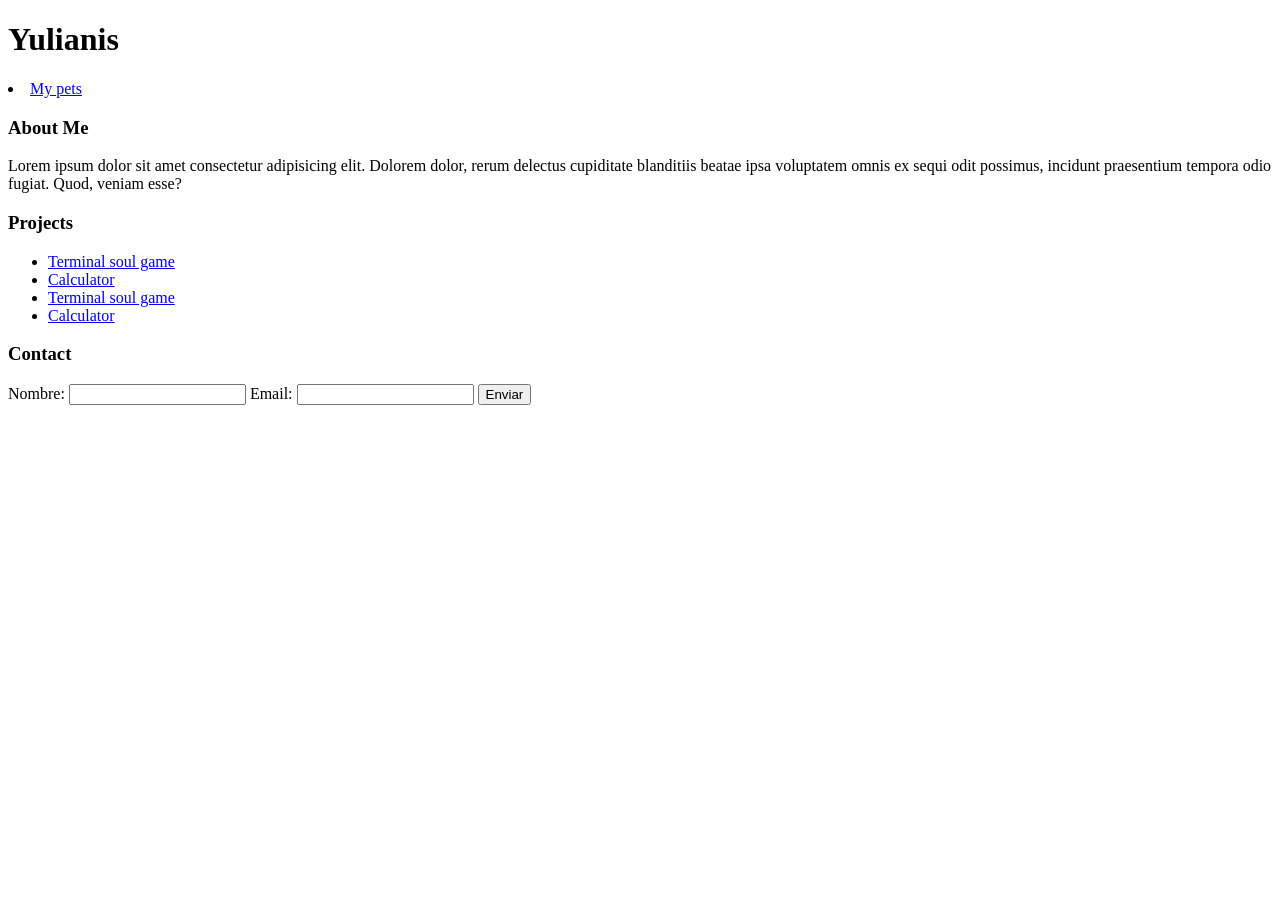
==== index.html @ c0ac83ed "Proyecto limpio" ====
<!DOCTYPE html>
<html lang="en">

<head>
    <meta charset="UTF-8">
    <meta name="viewport" content="width=device-width, initial-scale=1.0">
    <title>User history w1</title>
</head>

<body>
    <header>
        <h1>Yulianis</h1>
    </header>
    <nav>
        <li><a href="pets.html">My pets</a></li>
    </nav>
    <main>
        <section>
            <h3>About Me</h3>
            <p>Lorem ipsum dolor sit amet consectetur adipisicing elit. Dolorem dolor, rerum delectus cupiditate
                blanditiis beatae ipsa voluptatem omnis ex sequi odit possimus, incidunt praesentium tempora odio
                fugiat. Quod, veniam esse?
            </p>
        </section>
        <section>
            <h3>Projects</h3>
            <ul>
                <li><a href="https://github.com/Anndelgado/terminal_soul.git">Terminal soul game</a></li>
                <li><a href="https://github.com/Anndelgado/Clan-6.git">Calculator</a></li>
                <li><a href="https://github.com/Anndelgado/terminal_soul.git">Terminal soul game</a></li>
                <li><a href="https://github.com/Anndelgado/Clan-6.git">Calculator</a></li>
            </ul>
        </section>
        <section>
            <h3>Contact</h3>
            <form action="/procesar-datos" method="post">
                <label for="nombre">Nombre:</label>
                <input type="text" id="nombre" name="nombre" required>

                <label for="email">Email:</label>
                <input type="email" id="email" name="email" required>

                <button type="submit">Enviar</button>
            </form>

        </section>
    </main>

</body>

</html>
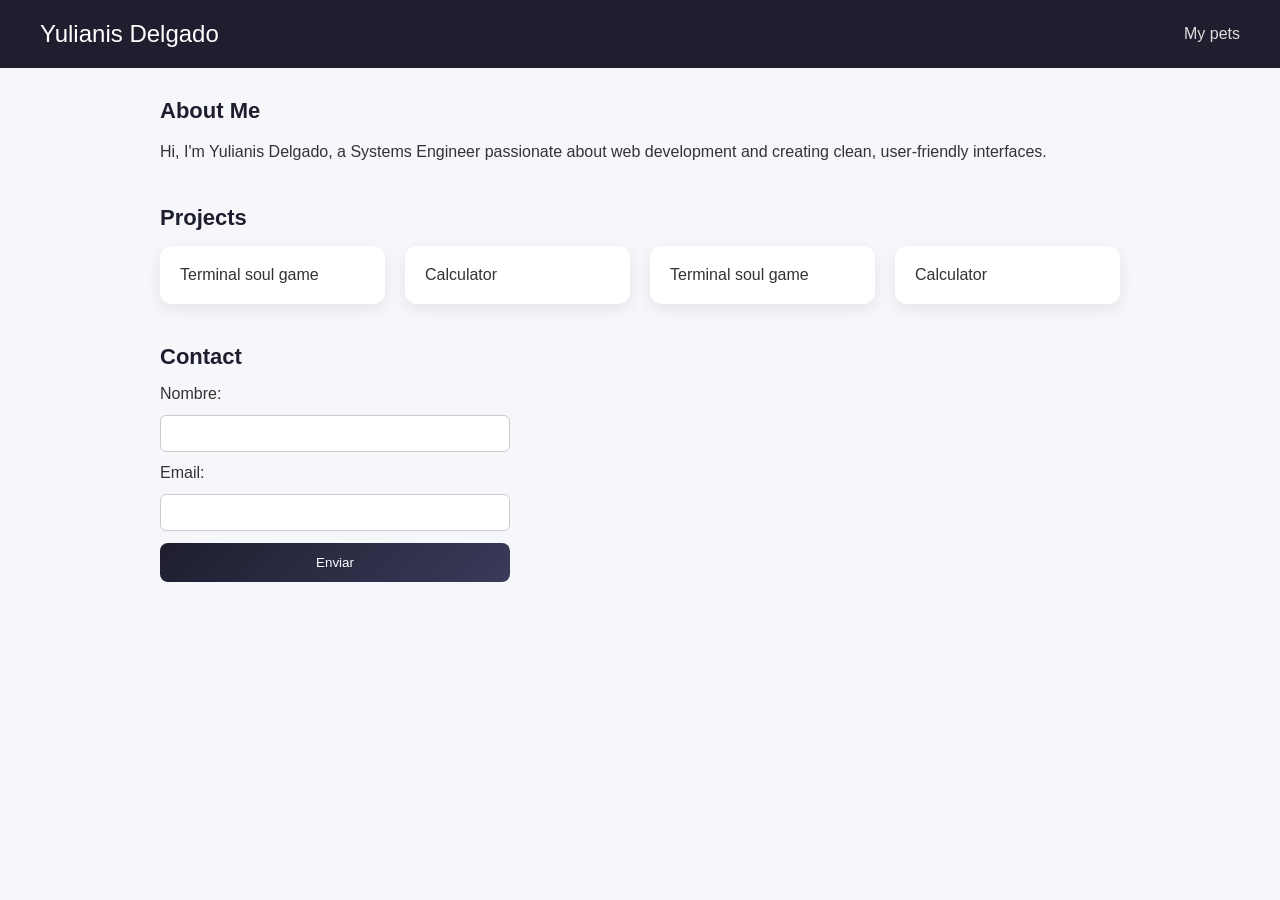
==== commit a24b9a4d: "update" ====
--- a/index.html
+++ b/index.html
@@ -4,34 +4,34 @@
 <head>
     <meta charset="UTF-8">
     <meta name="viewport" content="width=device-width, initial-scale=1.0">
-    <title>User history w1</title>
+    <title>User history M2</title>
+    <link rel="stylesheet" href="styles.css">
 </head>
 
 <body>
     <header>
-        <h1>Yulianis</h1>
+        <h2>Yulianis Delgado</h2>
+        <nav>
+        <a href="pets.html">My pets</a>
+        </nav>
     </header>
-    <nav>
-        <li><a href="pets.html">My pets</a></li>
-    </nav>
+
     <main>
-        <section>
+        <section class="fade-in">
             <h3>About Me</h3>
-            <p>Lorem ipsum dolor sit amet consectetur adipisicing elit. Dolorem dolor, rerum delectus cupiditate
-                blanditiis beatae ipsa voluptatem omnis ex sequi odit possimus, incidunt praesentium tempora odio
-                fugiat. Quod, veniam esse?
-            </p>
+                <p>Hi, I'm Yulianis Delgado, a Systems Engineer passionate about web development
+                    and creating clean, user-friendly interfaces.</p>
         </section>
-        <section>
+        <section class="fade-in">
             <h3>Projects</h3>
-            <ul>
-                <li><a href="https://github.com/Anndelgado/terminal_soul.git">Terminal soul game</a></li>
-                <li><a href="https://github.com/Anndelgado/Clan-6.git">Calculator</a></li>
-                <li><a href="https://github.com/Anndelgado/terminal_soul.git">Terminal soul game</a></li>
-                <li><a href="https://github.com/Anndelgado/Clan-6.git">Calculator</a></li>
-            </ul>
+            <div class="projects">
+                <a href="https://github.com/Anndelgado/terminal_soul.git" target="_blank">Terminal soul game</a>
+                <a href="https://github.com/Anndelgado/Clan-6.git" target="_blank">Calculator</a>
+                <a href="https://github.com/Anndelgado/terminal_soul.git" target="_blank">Terminal soul game</a>
+                <a href="https://github.com/Anndelgado/Clan-6.git" target="_blank">Calculator</a>
+            </div>
         </section>
-        <section>
+        <section class="fade-in">
             <h3>Contact</h3>
             <form action="/procesar-datos" method="post">
                 <label for="nombre">Nombre:</label>
@@ -45,7 +45,7 @@
 
         </section>
     </main>
-
+ <script src="script.js"></script>
 </body>
 
 </html>
--- a/styles.css
+++ b/styles.css
@@ -0,0 +1,267 @@
+/* RESET */
+* {
+    margin: 0;
+    padding: 0;
+    box-sizing: border-box;
+}
+
+/* BODY */
+body {
+    font-family: 'Segoe UI', Tahoma, sans-serif;
+    background: #f5f7fa;
+    color: #333;
+}
+
+/* CONTAINER GENERAL */
+main {
+    max-width: 1000px;
+    margin: auto;
+    padding: 30px 20px;
+}
+
+/* HEADER */
+header {
+    display: flex;
+    justify-content: space-between;
+    align-items: center;
+    background: #1e1e2f;
+    color: white;
+    padding: 20px 40px;
+}
+
+header h2 {
+    font-weight: 500;
+}
+
+nav a {
+    color: #ddd;
+    text-decoration: none;
+    margin-left: 20px;
+    transition: 0.3s;
+}
+
+nav a:hover {
+    color: #fff;
+}
+
+.projects a {
+    background: white;
+    padding: 20px;
+    border-radius: 12px;
+    text-decoration: none;
+    color: #333;
+    font-weight: 500;
+    box-shadow: 0 5px 15px rgba(0,0,0,0.08);
+    transition: all 0.3s ease;
+    position: relative;
+    overflow: hidden;
+}
+
+/* EFECTO HOVER */
+.projects a:hover {
+    transform: translateY(-6px) scale(1.03);
+    box-shadow: 0 12px 30px rgba(0,0,0,0.2);
+}
+
+/* EFECTO BRILLO */
+.projects a::after {
+    content: "";
+    position: absolute;
+    top: 0;
+    left: -100%;
+    width: 100%;
+    height: 100%;
+    background: linear-gradient(120deg, transparent, rgba(255,255,255,0.4), transparent);
+    transition: 0.5s;
+}
+
+.projects a:hover::after {
+    left: 100%;
+}
+nav a {
+    position: relative;
+    color: #ddd;
+    text-decoration: none;
+    margin-left: 20px;
+    transition: color 0.3s;
+}
+
+/* línea animada */
+nav a::after {
+    content: "";
+    position: absolute;
+    width: 0%;
+    height: 2px;
+    left: 0;
+    bottom: -4px;
+    background: #fff;
+    transition: width 0.3s ease;
+}
+
+nav a:hover {
+    color: white;
+}
+
+nav a:hover::after {
+    width: 100%;
+}
+
+.card {
+    background: white;
+    border-radius: 15px;
+    overflow: hidden;
+    box-shadow: 0 6px 20px rgba(0,0,0,0.08);
+    transition: all 0.3s ease;
+}
+
+/* HOVER PRO */
+.card:hover {
+    transform: translateY(-8px) scale(1.03);
+    box-shadow: 0 15px 35px rgba(0,0,0,0.2);
+}
+
+/* SECTIONS */
+section {
+    margin-bottom: 40px;
+}
+
+/* TITLES */
+h3 {
+    margin-bottom: 15px;
+    font-size: 22px;
+    color: #1e1e2f;
+}
+
+/* ABOUT */
+section p {
+    line-height: 1.6;
+}
+
+/* PROJECTS (GRID PRO) */
+.projects {
+    display: grid;
+    grid-template-columns: repeat(auto-fit, minmax(220px, 1fr));
+    gap: 20px;
+}
+
+.projects a {
+    background: white;
+    padding: 20px;
+    border-radius: 12px;
+    text-decoration: none;
+    color: #333;
+    font-weight: 500;
+    box-shadow: 0 5px 15px rgba(0,0,0,0.08);
+    transition: 0.3s;
+}
+
+.projects a:hover {
+    transform: translateY(-5px);
+    box-shadow: 0 10px 25px rgba(0,0,0,0.15);
+}
+
+/* FORM */
+form {
+    display: flex;
+    flex-direction: column;
+    gap: 12px;
+    max-width: 350px;
+}
+
+input {
+    padding: 10px;
+    border-radius: 6px;
+    border: 1px solid #ccc;
+}
+
+button {
+    padding: 10px;
+    border: none;
+    background: #1e1e2f;
+    color: white;
+    border-radius: 6px;
+    cursor: pointer;
+    transition: 0.3s;
+}
+
+button:hover {
+    background: #333;
+}
+
+/* ------------------- */
+/* PETS (PORTFOLIO STYLE) */
+/* ------------------- */
+
+.gallery {
+    display: grid;
+    grid-template-columns: repeat(auto-fit, minmax(200px, 1fr));
+    gap: 25px;
+}
+
+.card {
+    background: white;
+    border-radius: 15px;
+    overflow: hidden;
+    box-shadow: 0 6px 20px rgba(0,0,0,0.08);
+    transition: 0.3s;
+}
+
+.card:hover {
+    transform: scale(1.03);
+}
+
+.card img {
+    width: 100%;
+    height: 160px;
+    object-fit: cover;
+}
+
+.card p {
+    padding: 15px;
+    font-size: 14px;
+}
+
+/* ANIMACIÓN INICIAL (oculto) */
+.fade-in {
+    opacity: 0;
+    transform: translateY(20px);
+    transition: all 0.8s ease;
+}
+
+/* CUANDO APARECE */
+.fade-in.show {
+    opacity: 1;
+    transform: translateY(0);
+}
+
+button {
+    padding: 12px;
+    border: none;
+    background: linear-gradient(135deg, #1e1e2f, #3a3a5a);
+    color: white;
+    border-radius: 8px;
+    cursor: pointer;
+    font-weight: 500;
+    transition: all 0.3s ease;
+}
+
+/* HOVER PRO */
+button:hover {
+    transform: translateY(-2px) scale(1.02);
+    box-shadow: 0 8px 20px rgba(0,0,0,0.2);
+}
+
+/* CLICK */
+button:active {
+    transform: scale(0.97);
+}
+
+
+/* RESPONSIVE */
+@media (max-width: 600px) {
+    header {
+        flex-direction: column;
+        gap: 10px;
+        text-align: center;
+    }
+}
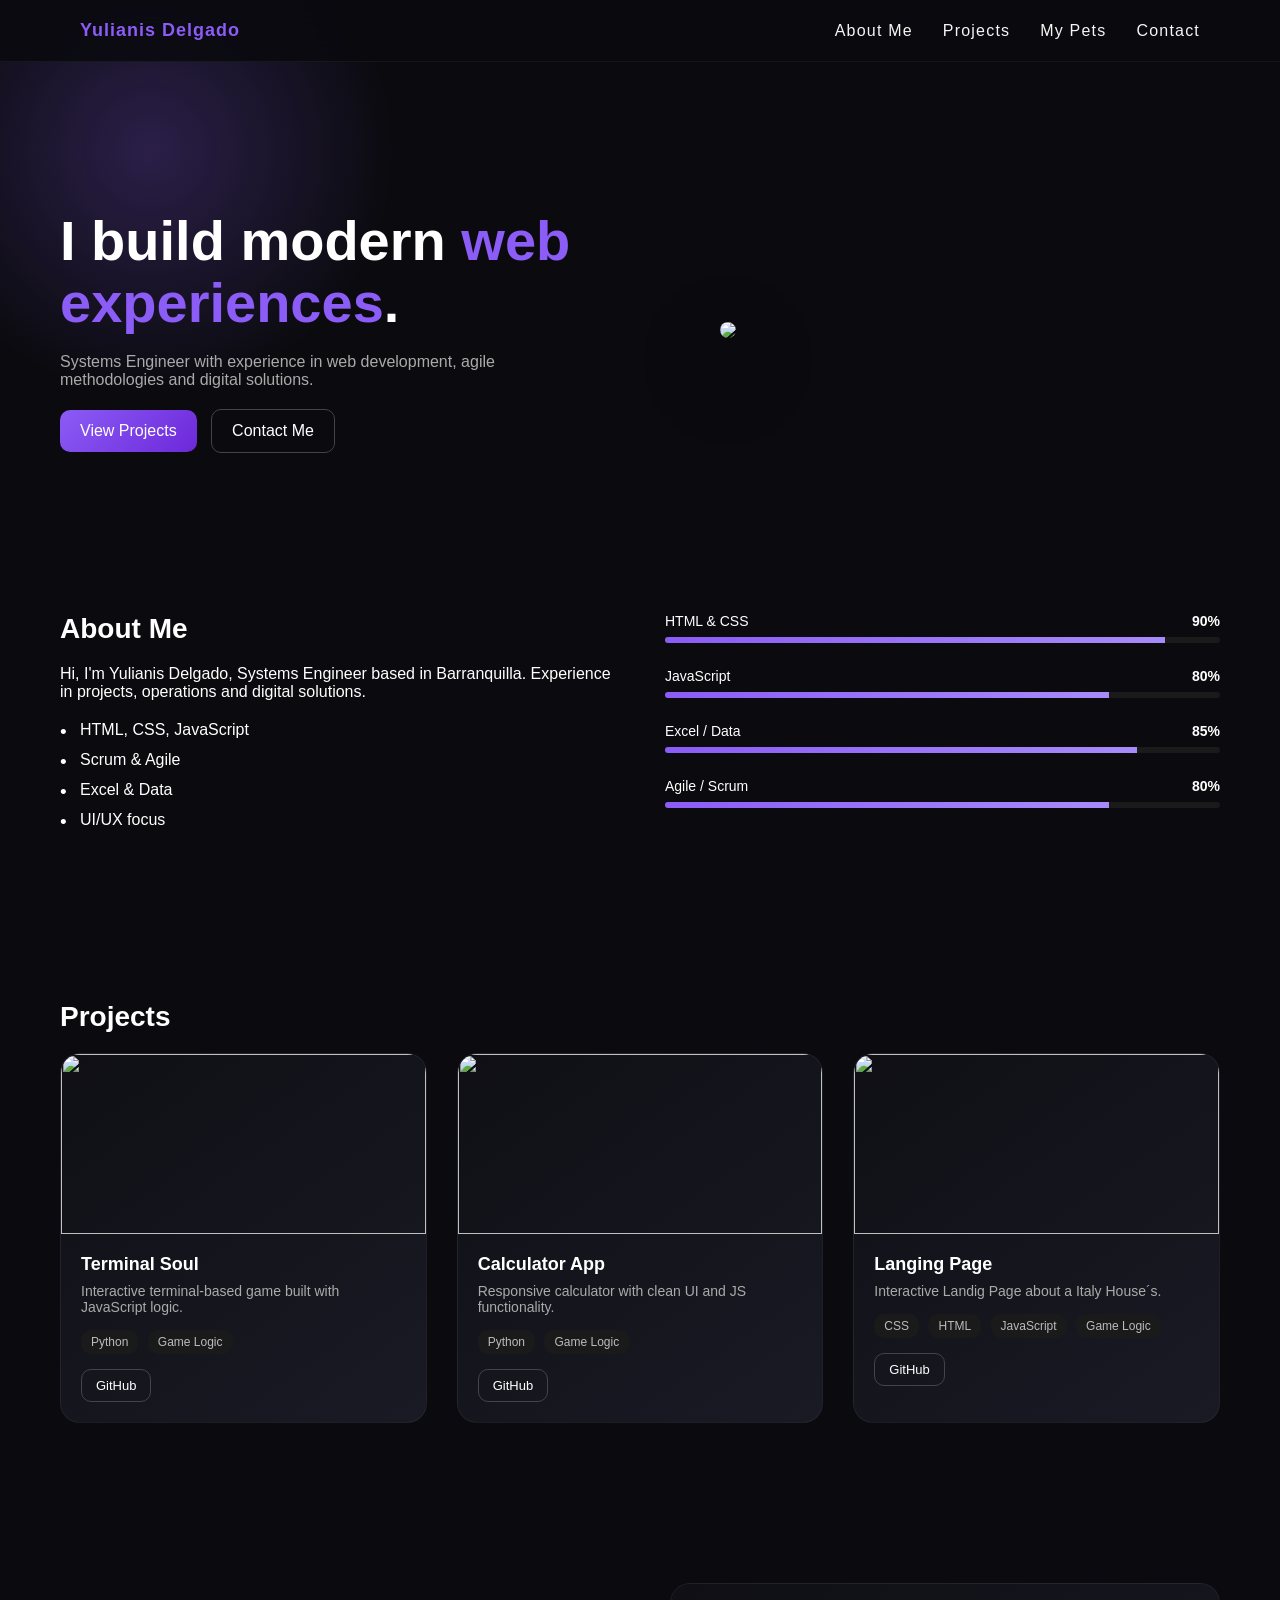
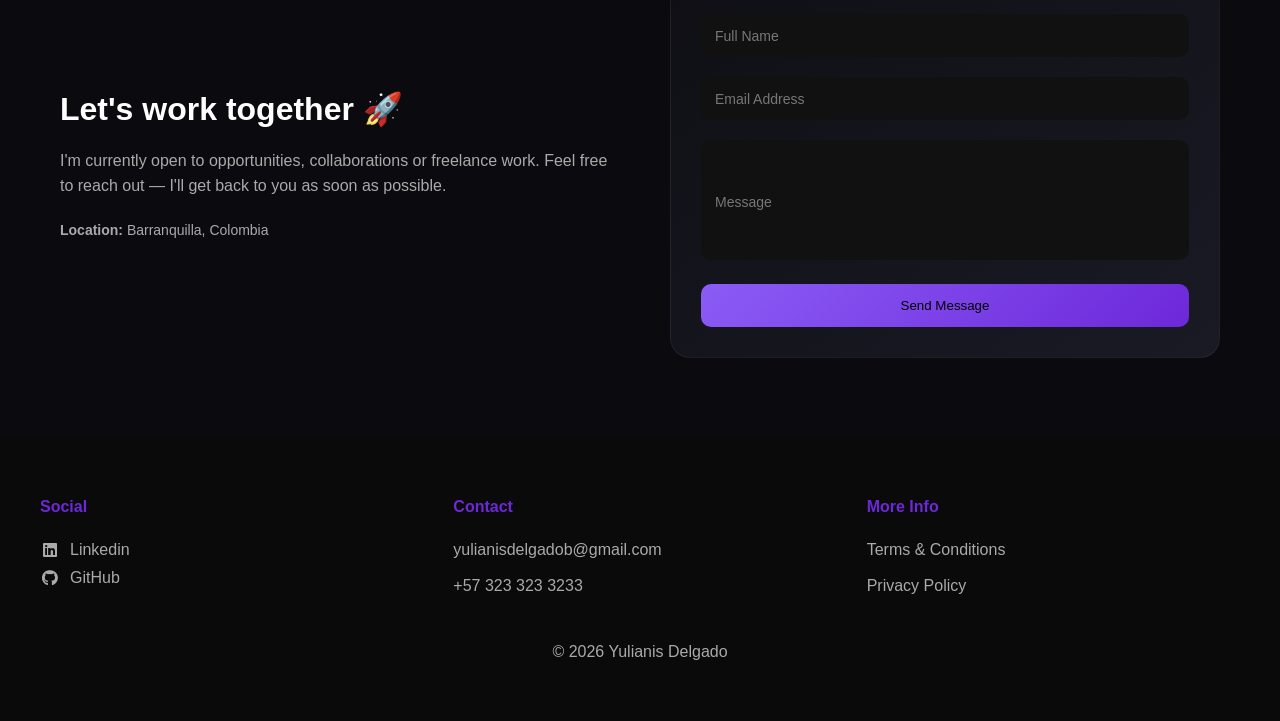
==== commit e8536cc3: "Last Update" ====
--- a/index.html
+++ b/index.html
@@ -2,50 +2,257 @@
 <html lang="en">
 
 <head>
-    <meta charset="UTF-8">
-    <meta name="viewport" content="width=device-width, initial-scale=1.0">
-    <title>User history M2</title>
-    <link rel="stylesheet" href="styles.css">
+    <meta charset="UTF-8" />
+    <meta name="viewport" content="width=device-width, initial-scale=1.0" />
+    <link rel="stylesheet" href="https://cdnjs.cloudflare.com/ajax/libs/font-awesome/6.5.0/css/all.min.css" />
+    <title>Yulianis Dev</title>
+    <link rel="stylesheet" href="styles.css" />
 </head>
 
 <body>
-    <header>
-        <h2>Yulianis Delgado</h2>
-        <nav>
-        <a href="pets.html">My pets</a>
+
+    <header class="header">
+        <nav class="nav">
+        <div class="logo">Yulianis Delgado</div>
+
+        <div class="menu_" id="menu_">
+            <span></span>
+            <span></span>
+            <span></span>
+        </div>
+
+        <ul class="nav-links" id="navLinks">
+            <li><a href="#about">About Me</a></li> 
+            <li><a href="#projects">Projects</a></li> 
+            <li><a href="pets.html">My Pets</a></li>  
+            <li><a href="#contact">Contact</a></li> 
+        </ul>
         </nav>
     </header>
 
+    <section class="hero fade-in">
+        <div class="hero-content">
+
+            <div class="hero-text">
+                <h1>I build modern <span>web experiences</span>.</h1>
+
+                <p>
+                    Systems Engineer with experience in web development,
+                    agile methodologies and digital solutions.
+                </p>
+
+                <div class="hero-buttons">
+                    <a href="#projects" class="btn primary">View Projects</a>
+                    <a href="#contact" class="btn secondary">Contact Me</a>
+                </div>
+            </div>
+
+            <div class="hero-image">
+                <img src="https://images.unsplash.com/photo-1555066931-4365d14bab8c">
+            </div>
+
+        </div>
+    </section>
+
     <main>
-        <section class="fade-in">
-            <h3>About Me</h3>
-                <p>Hi, I'm Yulianis Delgado, a Systems Engineer passionate about web development
-                    and creating clean, user-friendly interfaces.</p>
+
+        <section id="about" class="section fade-in">
+            <div class="about-grid">
+
+                <div>
+                    <h2>About Me</h2>
+                    <p>
+                        Hi, I'm Yulianis Delgado, Systems Engineer based in Barranquilla.
+                        Experience in projects, operations and digital solutions.
+                    </p>
+
+                    <ul>
+                        <li>HTML, CSS, JavaScript</li>
+                        <li>Scrum & Agile</li>
+                        <li>Excel & Data</li>
+                        <li>UI/UX focus</li>
+                    </ul>
+                </div>
+
+                <div class="skills">
+
+                    <div class="skill">
+                        <span>HTML & CSS <b>90%</b></span>
+                        <div class="bar">
+                            <div style="width:90%"></div>
+                        </div>
+                    </div>
+
+                    <div class="skill">
+                        <span>JavaScript <b>80%</b></span>
+                        <div class="bar">
+                            <div style="width:80%"></div>
+                        </div>
+                    </div>
+
+                    <div class="skill">
+                        <span>Excel / Data <b>85%</b></span>
+                        <div class="bar">
+                            <div style="width:85%"></div>
+                        </div>
+                    </div>
+
+                    <div class="skill">
+                        <span>Agile / Scrum <b>80%</b></span>
+                        <div class="bar">
+                            <div style="width:80%"></div>
+                        </div>
+                    </div>
+
+                </div>
+
+            </div>
         </section>
-        <section class="fade-in">
-            <h3>Projects</h3>
+
+        <section id="projects" class="section fade-in">
+            <h2>Projects</h2>
+
             <div class="projects">
-                <a href="https://github.com/Anndelgado/terminal_soul.git" target="_blank">Terminal soul game</a>
-                <a href="https://github.com/Anndelgado/Clan-6.git" target="_blank">Calculator</a>
-                <a href="https://github.com/Anndelgado/terminal_soul.git" target="_blank">Terminal soul game</a>
-                <a href="https://github.com/Anndelgado/Clan-6.git" target="_blank">Calculator</a>
+
+                <div class="project-card">
+                    <div class="project-image">
+                        <img src="https://images.unsplash.com/photo-1555066931-4365d14bab8c" alt="">
+                    </div>
+
+                    <div class="project-content">
+                        <h3>Terminal Soul</h3>
+                        <p>Interactive terminal-based game built with JavaScript logic.</p>
+
+                        <div class="tags">
+                            <span>Python</span>
+                            <span>Game Logic</span>
+                        </div>
+
+                        <div class="project-buttons">
+                            <a href="https://github.com/Anndelgado/terminal_soul" target="_blank"
+                                class="btn secondary">GitHub</a>
+                        </div>
+                    </div>
+                </div>
+
+                <div class="project-card">
+                    <div class="project-image">
+                        <img src="https://images.unsplash.com/photo-1498050108023-c5249f4df085" alt="">
+                    </div>
+
+                    <div class="project-content">
+                        <h3>Calculator App</h3>
+                        <p>Responsive calculator with clean UI and JS functionality.</p>
+
+                        <div class="tags">
+                            <span>Python</span>
+                            <span>Game Logic</span>
+                        </div>
+
+                        <div class="project-buttons">
+                            <a href="https://github.com/Anndelgado/Clan-6/blob/main/calculadora.py" target="_blank"
+                                class="btn secondary">GitHub</a>
+                        </div>
+                    </div>
+                </div>
+
+                <div class="project-card">
+                    <div class="project-image">
+                        <img src="https://images.unsplash.com/photo-1498050108023-c5249f4df085" alt="">
+                    </div>
+
+                    <div class="project-content">
+                        <h3>Langing Page</h3>
+                        <p>Interactive Landig Page about a Italy House´s.</p>
+
+                        <div class="tags">
+                            <span>CSS</span>
+                            <span>HTML</span>
+                            <span>JavaScript</span>
+                            <span>Game Logic</span>
+                        </div>
+
+                        <div class="project-buttons">
+                            <a href="https://github.com/Anndelgado/Landing_page" class="btn secondary"
+                                target="_blank">GitHub</a>
+                        </div>
+                    </div>
+                </div>
             </div>
         </section>
-        <section class="fade-in">
-            <h3>Contact</h3>
-            <form action="/procesar-datos" method="post">
-                <label for="nombre">Nombre:</label>
-                <input type="text" id="nombre" name="nombre" required>
-
-                <label for="email">Email:</label>
-                <input type="email" id="email" name="email" required>
-
-                <button type="submit">Enviar</button>
-            </form>
+
+        <section id="contact" class="section contact fade-in">
+
+            <div class="contact-wrapper">
+                <div class="contact-info">
+                    <h2>Let's work together 🚀</h2>
+                    <p>
+                        I'm currently open to opportunities, collaborations or freelance work.
+                        Feel free to reach out — I'll get back to you as soon as possible.
+                    </p>
+
+                    <div class="contact-details">
+                        <p><strong>Location:</strong> Barranquilla, Colombia</p>
+                    </div>
+                </div>
+                <form class="contact-form">
+
+                    <div class="input-group">
+                        <input type="text" required>
+                        <label>Full Name</label>
+                    </div>
+
+                    <div class="input-group">
+                        <input type="email" required>
+                        <label>Email Address</label>
+                    </div>
+
+                    <div class="input-group">
+                        <textarea required></textarea>
+                        <label>Message</label>
+                    </div>
+
+                    <button type="submit">Send Message</button>
+
+                </form>
+
+            </div>
 
         </section>
+
     </main>
- <script src="script.js"></script>
+
+    <footer id="contact" class="footer">
+        <div class="footer-container">
+            <div class="footer-column">
+                <h4>Social</h4>
+
+                <a href="https://co.linkedin.com/" target="_blank" class="social-link">
+                    <i class="fab fa-linkedin"></i> Linkedin
+                </a>
+                <a href="https://github.com" target="_blank" class="social-link">
+                    <i class="fab fa-github"></i> GitHub
+                </a>
+            </div>
+
+            <div class="footer-column">
+                <h4>Contact</h4>
+                <p>yulianisdelgadob@gmail.com</p>
+                <p>+57 323 323 3233</p>
+            </div>
+
+            <div class="footer-column">
+                <h4>More Info</h4>
+                <p>Terms & Conditions</p>
+                <p>Privacy Policy</p>
+            </div>
+
+        </div>
+
+        <p class="footer-copy">© <span id="year"></span> Yulianis Delgado</p>
+    </footer>
+
+    <script src="script.js"></script>
 </body>
 
 </html>
--- a/styles.css
+++ b/styles.css
@@ -1,267 +1,625 @@
-/* RESET */
+:root {
+    --deep-black: #0d0d0d;
+    --red: #6d28d9;
+    --red2: #8b5cf6;
+    --color-text: #f5f5f5;
+    --color-2: #aaaaaa;
+    --transition: 0.3s ease;
+}
+
 * {
     margin: 0;
     padding: 0;
     box-sizing: border-box;
 }
 
-/* BODY */
+html {
+    scroll-behavior: smooth;
+}
+
 body {
-    font-family: 'Segoe UI', Tahoma, sans-serif;
-    background: #f5f7fa;
-    color: #333;
-}
-
-/* CONTAINER GENERAL */
-main {
-    max-width: 1000px;
-    margin: auto;
-    padding: 30px 20px;
-}
-
-/* HEADER */
-header {
+    font-family: 'Poppins', sans-serif;
+    background: #0b0b0f;
+    color: #fff;
+    padding-top: 90px;
+}
+
+body::before {
+    content: "";
+    position: fixed;
+    width: 500px;
+    height: 500px;
+    background: radial-gradient(circle, rgba(139, 92, 246, 0.25), transparent 70%);
+    top: -100px;
+    left: -100px;
+    z-index: -1;
+}
+
+.header {
+    position: fixed;
+    top: 0;
+    left: 0;
+    width: 100%;
+
+    display: flex;
+    justify-content: center;
+
+    background: rgba(10, 10, 15, 0.85);
+    backdrop-filter: blur(15px);
+
+    z-index: 1000;
+    border-bottom: 1px solid rgba(255, 255, 255, 0.05);
+}
+
+.header::after {
+    content: "";
+    position: absolute;
+    bottom: 0;
+    left: 0;
+    width: 100%;
+    height: 1px;
+}
+
+.logo {
+    font-size: 18px;
+    letter-spacing: 1px;
+    color: #8b5cf6;
+    font-weight: bold;
+}
+
+.nav {
+    width: 100%;
+    max-width: 1200px;
+
     display: flex;
     justify-content: space-between;
     align-items: center;
-    background: #1e1e2f;
-    color: white;
+
     padding: 20px 40px;
 }
 
-header h2 {
+.nav-links {
+    display: flex;
+    align-items: center;
+    gap: 30px;
+    list-style: none;
+}
+
+.nav-links a {
+    text-decoration: none;
+    color: var(--color-text);
+    font-size: 1rem;
     font-weight: 500;
-}
-
-nav a {
-    color: #ddd;
-    text-decoration: none;
-    margin-left: 20px;
-    transition: 0.3s;
-}
-
-nav a:hover {
-    color: #fff;
-}
-
-.projects a {
-    background: white;
-    padding: 20px;
-    border-radius: 12px;
-    text-decoration: none;
-    color: #333;
-    font-weight: 500;
-    box-shadow: 0 5px 15px rgba(0,0,0,0.08);
-    transition: all 0.3s ease;
+    letter-spacing: 1.2px;
+    padding: 5px 0;
+
     position: relative;
-    overflow: hidden;
-}
-
-/* EFECTO HOVER */
-.projects a:hover {
-    transform: translateY(-6px) scale(1.03);
-    box-shadow: 0 12px 30px rgba(0,0,0,0.2);
-}
-
-/* EFECTO BRILLO */
-.projects a::after {
+    transition: var(--transition);
+}
+
+.nav-links a::after {
     content: "";
     position: absolute;
-    top: 0;
-    left: -100%;
-    width: 100%;
-    height: 100%;
-    background: linear-gradient(120deg, transparent, rgba(255,255,255,0.4), transparent);
-    transition: 0.5s;
-}
-
-.projects a:hover::after {
-    left: 100%;
-}
-nav a {
-    position: relative;
-    color: #ddd;
-    text-decoration: none;
-    margin-left: 20px;
-    transition: color 0.3s;
-}
-
-/* línea animada */
-nav a::after {
-    content: "";
-    position: absolute;
-    width: 0%;
-    height: 2px;
     left: 0;
     bottom: -4px;
-    background: #fff;
-    transition: width 0.3s ease;
-}
-
-nav a:hover {
+    width: 0%;
+    height: 1px;
+    background: var(--red);
+
+    transition: 0.03s ease;
+}
+
+.nav-links a:hover::after {
+    width: 100%;
+}
+
+.nav-links a:hover {
+    color: var(--red);
+}
+
+
+
+.hero {
+    padding: 120px 60px 80px;
+}
+
+.hero-content {
+    display: grid;
+    grid-template-columns: 1.2fr 1fr;
+    gap: 60px;
+    align-items: center;
+}
+
+.hero-text h1 {
+    font-size: 56px;
+    line-height: 1.1;
+}
+
+.hero-text span {
+    color: #8b5cf6;
+}
+
+.hero-text p {
+    margin: 20px 0;
+    color: #aaa;
+    max-width: 500px;
+}
+
+.hero-image img {
+    width: 100%;
+    max-width: 420px;
+    border-radius: 20px;
+    box-shadow: 0 30px 80px rgba(0, 0, 0, 0.7);
+    transition: 0.3s;
+}
+
+.btn {
+    padding: 12px 20px;
+    border-radius: 10px;
+    text-decoration: none;
+    margin-right: 10px;
+    display: inline-block;
+}
+
+.primary:hover {
+    box-shadow: 0 10px 30px rgba(139, 92, 246, 0.5);
+}
+
+.primary {
+    background: linear-gradient(135deg, #8b5cf6, #6d28d9);
     color: white;
 }
 
-nav a:hover::after {
-    width: 100%;
-}
-
-.card {
-    background: white;
-    border-radius: 15px;
+.secondary {
+    border: 1px solid #444;
+    color: white;
+}
+
+.secondary:hover {
+    box-shadow: 0 10px 30px rgba(139, 92, 246, 0.5);
+}
+
+.section {
+    padding: 80px 60px;
+}
+
+.about-grid ul {
+    margin-top: 20px;
+    list-style: none;
+    padding-left: 0;
+}
+
+.about-grid li {
+    position: relative;
+    padding-left: 20px;
+    margin-bottom: 12px;
+}
+
+.about-grid li::before {
+    content: "•";
+    position: absolute;
+    left: 0;
+    font-size: 1.2rem;
+}
+
+h2 {
+    font-size: 28px;
+    margin-bottom: 20px;
+}
+
+h3 {
+    font-size: 18px;
+    margin-bottom: 10px;
+}
+
+.about-grid {
+    display: grid;
+    grid-template-columns: 1fr 1fr;
+    gap: 50px;
+}
+
+.skill {
+    margin-bottom: 25px;
+}
+
+.skill span {
+    display: flex;
+    justify-content: space-between;
+    font-size: 14px;
+    margin-bottom: 8px;
+}
+
+.bar {
+    background: #1a1a1a;
+    height: 6px;
+    border-radius: 10px;
     overflow: hidden;
-    box-shadow: 0 6px 20px rgba(0,0,0,0.08);
-    transition: all 0.3s ease;
-}
-
-/* HOVER PRO */
-.card:hover {
-    transform: translateY(-8px) scale(1.03);
-    box-shadow: 0 15px 35px rgba(0,0,0,0.2);
-}
-
-/* SECTIONS */
-section {
-    margin-bottom: 40px;
-}
-
-/* TITLES */
-h3 {
-    margin-bottom: 15px;
-    font-size: 22px;
-    color: #1e1e2f;
-}
-
-/* ABOUT */
-section p {
-    line-height: 1.6;
-}
-
-/* PROJECTS (GRID PRO) */
+}
+
+.bar div {
+    height: 6px;
+    background: linear-gradient(90deg, #8b5cf6, #a78bfa);
+}
+
 .projects {
     display: grid;
-    grid-template-columns: repeat(auto-fit, minmax(220px, 1fr));
+    grid-template-columns: repeat(3, 1fr);
+    gap: 30px;
+}
+
+.project-card {
+    background: linear-gradient(145deg, #0f0f15, #1a1a25);
+    border-radius: 20px;
+    overflow: hidden;
+    border: 1px solid rgba(255, 255, 255, 0.05);
+    transition: 0.3s;
+    display: flex;
+    flex-direction: column;
+}
+
+.project-card:hover {
+    transform: translateY(-10px);
+    box-shadow: 0 20px 60px rgba(139, 92, 246, 0.25);
+}
+
+.project-image img {
+    width: 100%;
+    height: 180px;
+    object-fit: cover;
+    display: block;
+}
+
+.project-content {
+    padding: 20px;
+}
+
+.project-content h3 {
+    margin-bottom: 8px;
+}
+
+.project-content p {
+    color: #aaa;
+    font-size: 14px;
+    margin-bottom: 15px;
+}
+
+.tags {
+    margin-bottom: 15px;
+}
+
+.tags span {
+    display: inline-block;
+    font-size: 12px;
+    background: #1a1a1a;
+    padding: 5px 10px;
+    border-radius: 10px;
+    margin-right: 5px;
+    color: #bbb;
+}
+
+.project-buttons {
+    display: flex;
+    gap: 10px;
+}
+
+.project-buttons .btn {
+    font-size: 13px;
+    padding: 8px 14px;
+}
+
+.project-card:hover img {
+    transform: scale(1.05);
+    transition: 0.4s;
+}
+
+.contact-wrapper {
+    display: grid;
+    grid-template-columns: 1fr 1fr;
+    gap: 60px;
+    align-items: center;
+}
+
+.contact-info h2 {
+    font-size: 32px;
+    margin-bottom: 20px;
+}
+
+.contact-info p {
+    color: #aaa;
+    margin-bottom: 20px;
+    line-height: 1.6;
+}
+
+.contact-details p {
+    margin-bottom: 10px;
+    font-size: 14px;
+}
+
+.contact-form {
+    display: flex;
+    flex-direction: column;
     gap: 20px;
-}
-
-.projects a {
-    background: white;
-    padding: 20px;
-    border-radius: 12px;
-    text-decoration: none;
-    color: #333;
-    font-weight: 500;
-    box-shadow: 0 5px 15px rgba(0,0,0,0.08);
+    background: linear-gradient(145deg, #0f0f15, #1a1a25);
+    padding: 30px;
+    border-radius: 20px;
+    border: 1px solid rgba(255, 255, 255, 0.05);
+}
+
+.input-group {
+    position: relative;
+}
+
+.input-group input,
+.input-group textarea {
+    width: 100%;
+    padding: 14px;
+    border: none;
+    border-radius: 10px;
+    background: #111;
+    color: white;
+    outline: none;
+}
+
+.input-group textarea {
+    min-height: 120px;
+    resize: none;
+}
+
+.input-group label {
+    position: absolute;
+    top: 50%;
+    left: 14px;
+    transform: translateY(-50%);
+    color: #777;
+    font-size: 14px;
+    pointer-events: none;
     transition: 0.3s;
 }
 
-.projects a:hover {
-    transform: translateY(-5px);
-    box-shadow: 0 10px 25px rgba(0,0,0,0.15);
-}
-
-/* FORM */
-form {
-    display: flex;
-    flex-direction: column;
-    gap: 12px;
-    max-width: 350px;
-}
-
-input {
-    padding: 10px;
-    border-radius: 6px;
-    border: 1px solid #ccc;
-}
-
-button {
-    padding: 10px;
+.input-group input:focus+label,
+.input-group input:valid+label,
+.input-group textarea:focus+label,
+.input-group textarea:valid+label {
+    top: -8px;
+    font-size: 12px;
+    color: #8b5cf6;
+    background: #0b0b0f;
+    padding: 0 5px;
+}
+
+.input-group input:focus,
+.input-group textarea:focus {
+    border: 1px solid #8b5cf6;
+}
+
+.contact-form button {
+    background: linear-gradient(135deg, #8b5cf6, #6d28d9);
     border: none;
-    background: #1e1e2f;
-    color: white;
-    border-radius: 6px;
+    padding: 14px;
+    border-radius: 10px;
     cursor: pointer;
     transition: 0.3s;
-}
-
-button:hover {
-    background: #333;
-}
-
-/* ------------------- */
-/* PETS (PORTFOLIO STYLE) */
-/* ------------------- */
-
-.gallery {
+    font-weight: 500;
+}
+
+.contact-form button:hover {
+    transform: translateY(-2px);
+    box-shadow: 0 10px 30px rgba(139, 92, 246, 0.4);
+}
+
+.footer {
+    background: #0a0a0a;
+    padding: 60px 40px;
+}
+
+.footer-container {
     display: grid;
-    grid-template-columns: repeat(auto-fit, minmax(200px, 1fr));
-    gap: 25px;
-}
-
-.card {
-    background: white;
-    border-radius: 15px;
-    overflow: hidden;
-    box-shadow: 0 6px 20px rgba(0,0,0,0.08);
-    transition: 0.3s;
-}
-
-.card:hover {
-    transform: scale(1.03);
-}
-
-.card img {
-    width: 100%;
-    height: 160px;
-    object-fit: cover;
-}
-
-.card p {
-    padding: 15px;
-    font-size: 14px;
-}
-
-/* ANIMACIÓN INICIAL (oculto) */
+    grid-template-columns: repeat(3, 1fr);
+    gap: 40px;
+    max-width: 1200px;
+    margin: 0 auto;
+}
+
+.footer-column {
+    display: flex;
+    flex-direction: column;
+    gap: 10px;
+}
+
+.footer-column h4 {
+    color: #6d28d9;
+    margin-bottom: 15px;
+}
+
+.footer-column p {
+    color: #aaaaaa;
+    margin-bottom: 8px;
+    font-size: 1rem;
+}
+
+.footer-copy {
+    text-align: center;
+    margin-top: 40px;
+    color: #aaaaaa;
+}
+
+.social-link {
+    display: flex;
+    align-items: center;
+    gap: 10px;
+    color: #aaaaaa;
+    text-decoration: none;
+    transition: 0.3 ease;
+}
+
+.social-link i {
+    width: 20px;
+    text-align: center;
+    color: #aaaaaa;
+}
+
+.social-link:hover {
+    color: #6d28d9;
+}
+
 .fade-in {
     opacity: 0;
-    transform: translateY(20px);
-    transition: all 0.8s ease;
-}
-
-/* CUANDO APARECE */
+    transform: translateY(40px);
+    transition: 1s;
+}
+
 .fade-in.show {
     opacity: 1;
     transform: translateY(0);
 }
 
-button {
-    padding: 12px;
-    border: none;
-    background: linear-gradient(135deg, #1e1e2f, #3a3a5a);
-    color: white;
-    border-radius: 8px;
+.pets-title {
+    font-size: 28px;
+    margin-bottom: 30px;
+}
+
+.pets-grid {
+    display: grid;
+    grid-template-columns: repeat(auto-fit, minmax(280px, 1fr));
+    gap: 30px;
+}
+
+.pet-card {
+    background: linear-gradient(145deg, #0f0f15, #1a1a25);
+    border-radius: 20px;
+    overflow: hidden;
+    border: 1px solid rgba(255, 255, 255, 0.05);
+    transition: 0.3s;
+}
+
+.pet-card:hover {
+    transform: translateY(-10px);
+    box-shadow: 0 20px 60px rgba(139, 92, 246, 0.25);
+}
+
+.pet-card img {
+    width: 100%;
+    height: 200px;
+    object-fit: cover;
+    display: block;
+}
+
+.pet-info {
+    padding: 20px;
+}
+
+.pet-info h3 {
+    margin-bottom: 5px;
+}
+
+.pet-info p {
+    color: #aaa;
+    font-size: 14px;
+}
+
+.tag {
+    display: inline-block;
+    font-size: 12px;
+    background: #8b5cf6;
+    padding: 4px 10px;
+    border-radius: 10px;
+    margin-bottom: 10px;
+}
+
+/* Menu */
+.menu_ {
+    display: none;
+    flex-direction: column;
     cursor: pointer;
-    font-weight: 500;
-    transition: all 0.3s ease;
-}
-
-/* HOVER PRO */
-button:hover {
-    transform: translateY(-2px) scale(1.02);
-    box-shadow: 0 8px 20px rgba(0,0,0,0.2);
-}
-
-/* CLICK */
-button:active {
-    transform: scale(0.97);
-}
-
-
-/* RESPONSIVE */
-@media (max-width: 600px) {
-    header {
+    gap: 5px;
+}
+
+.menu_ span {
+    width: 25px;
+    height: 2px;
+    background: var(--red);
+    transition: var(--transition);
+}
+
+.menu_.active span:nth-child(1) {
+    transform: rotate(45deg) translate(5px, 5px);
+}
+
+.menu_.active span:nth-child(2) {
+    opacity: 0;
+}
+
+.menu_.active span:nth-child(3) {
+    transform: rotate(-45deg) translate(5px, -5px);
+}
+
+@media(max-width:768px) {
+
+    .menu_ {
+        display: flex;
+    }
+
+    .nav-links {
+        position: absolute;
+        top: 100%;
+        right: 0;
+        width: 100%;
+
+        background: #0f0f15;
+
         flex-direction: column;
-        gap: 10px;
+        align-items: center;
+        gap: 20px;
+
+        padding: 20px 0;
+        opacity: 0;
+        transform: translateY(-20px);
+        pointer-events: none;
+
+        transition: 0.3s ease;
+    }
+
+    .nav-links.active {
+        opacity: 1;
+        transform: translateY(0);
+        pointer-events: auto;
+    }
+
+    .footer-container {
+        grid-template-columns: 1fr;
         text-align: center;
     }
+
+    .footer-column {
+        align-items: center;
+    }
+
+    .social-link {
+        justify-content: center;
+    }
+
+    .header {
+        padding: 20px;
+    }
+
+    .hero-content {
+        grid-template-columns: 1fr;
+        text-align: center;
+    }
+
+    .hero-image img {
+        margin: auto;
+    }
+
+    .about-grid {
+        grid-template-columns: 1fr;
+    }
+
+    .contact-box {
+        flex-direction: column;
+    }
+
+    .section {
+        padding: 60px 20px;
+    }
 }
